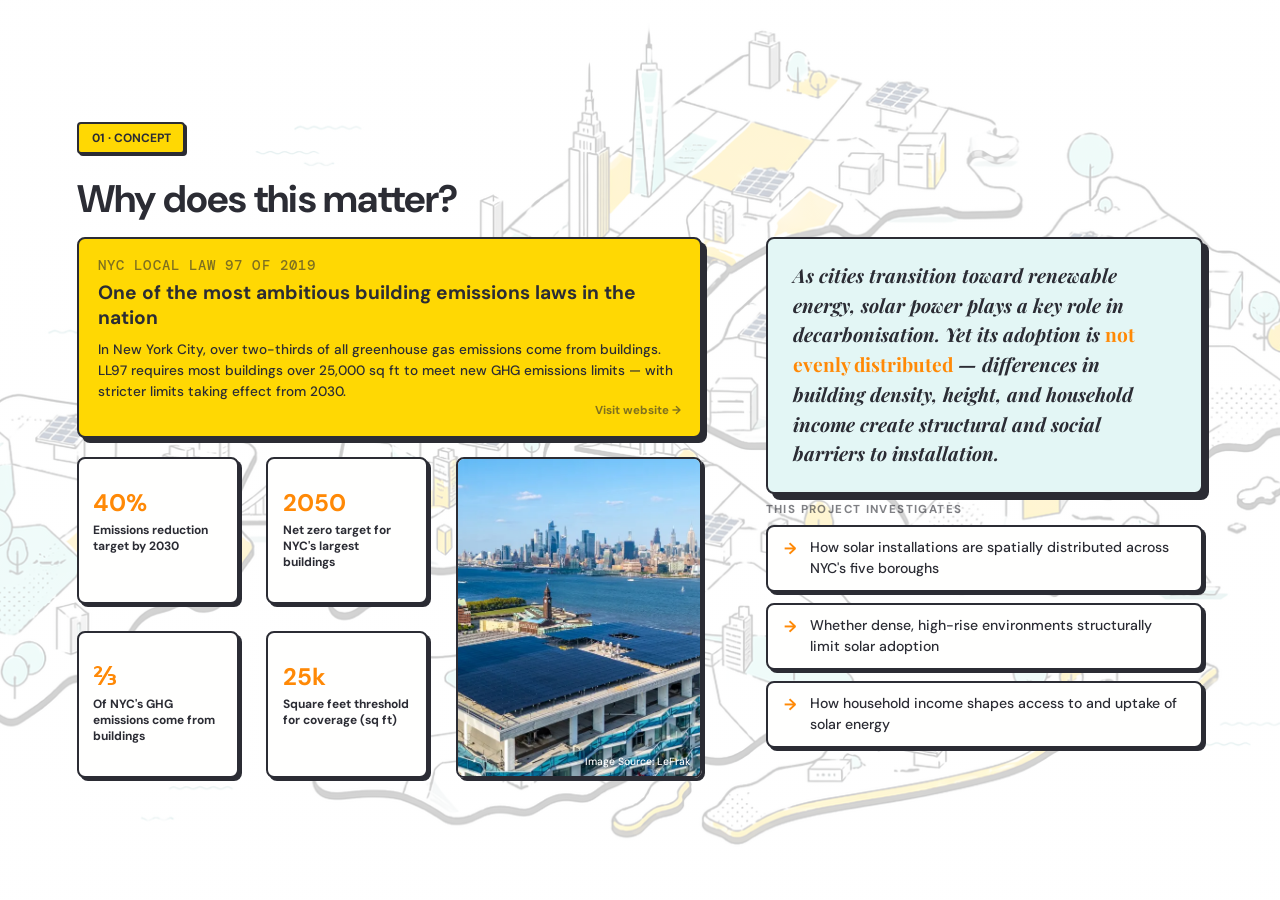
==== 1concept.html @ 9ae775ba "clean token history" ====
<!DOCTYPE html>
<html lang="en">
<head>
  <meta charset="UTF-8" />
  <meta name="viewport" content="width=device-width, initial-scale=1.0" />
  <title>Motivation</title>
  <link rel="stylesheet" href="shared.css" />
  <style>
    html, body { height: 100%; overflow: hidden; }
    body {
      display: flex;
      align-items: center;
      background: linear-gradient(rgba(255, 255, 255, 0.8), rgba(255, 255, 255, 0.8)), url('images/nyc.png') center center / cover no-repeat;
    }

    .page-inner {
      width: 100%;
      max-width: 1400px;
      margin: 0 auto;
      padding: 0 6vw;
    }

    .page-header { margin-bottom: 1rem; }
    .page-header h2 { font-size: clamp(1.8rem, 3vw, 2.8rem); margin-top: 0.5rem; margin-bottom: 0; }

    /* ── MAIN LAYOUT ── */
    .motivation-grid {
      display: grid;
      grid-template-columns: 1fr 0.7fr;
      gap: 4rem;
      align-items: stretch;
    }

    /* ── LEFT: big statement + investigation points ── */
    .left-col { display: flex; flex-direction: column; gap: 1.2rem; justify-content: space-between; }

    .statement-block {
      border: 2.5px solid var(--headline);
      border-radius: 8px;
      background: var(--cyan-light);
      padding: 1.4rem 1.6rem;
      box-shadow: 6px 6px 0px var(--headline);
    }
    .statement-block p {
      font-family: 'Playfair Display', serif;
      font-style: italic;
      font-weight: 700;
      font-size: clamp(1rem, 1.5vw, 1.25rem);
      line-height: 1.55;
    }
    .statement-block p em {
      color: var(--orange);
      font-style: normal;
    }

    .investigates-label {
      font-weight: 700;
      font-size: 0.72rem;
      letter-spacing: 0.12em;
      text-transform: uppercase;
      color: var(--headline);
      opacity: 0.6;
      margin-bottom: 0.5rem;
    }

    .inv-list { display: flex; flex-direction: column; gap: 0.7rem; }
    .inv-item {
      display: flex;
      align-items: flex-start;
      gap: 0.9rem;
      border: 2.5px solid var(--headline);
      border-radius: 8px;
      background: var(--bg);
      padding: 0.65rem 1rem;
      box-shadow: 3px 3px 0px var(--headline);
      transition: all 0.2s;
    }
    .inv-item:hover { transform: none; box-shadow: 3px 3px 0px var(--headline); cursor: default; }
    .inv-arrow {
      font-size: 1rem;
      color: var(--orange);
      font-weight: 700;
      flex-shrink: 0;
      margin-top: 1px;
    }
    .inv-item p {
      font-size: 0.88rem;
      font-weight: 500;
      line-height: 1.5;
      color: var(--headline);
    }

    /* ── RIGHT: LL97 block ── */
    .right-col { display: flex; flex-direction: column; gap: 0.5rem; }

    .ll97-header-block {
      border: 2.5px solid var(--headline);
      border-radius: 8px;
      background: var(--yellow);
      padding: 1rem 1.2rem;
      box-shadow: 5px 5px 0px var(--headline);
      cursor: pointer;
      transition: all 0.2s;
      display: block;
      text-decoration: none;
      position: relative;
    }
    .ll97-header-block:hover { transform: translate(-2px,-2px); box-shadow: 7px 7px 0px var(--headline); }
    .ll97-law-tag {
      font-family: 'DM Mono', monospace;
      font-weight: 500;
      font-size: 0.72rem;
      letter-spacing: 0.08em;
      text-transform: uppercase;
      color: var(--headline);
      opacity: 0.6;
      margin-bottom: 0.35rem;
    }
    .ll97-header-block h3 {
      font-size: clamp(1rem, 1.5vw, 1.2rem);
      font-weight: 700;
      color: var(--headline);
      line-height: 1.3;
      margin-bottom: 0.5rem;
    }
    .ll97-header-block p {
      font-size: 0.85rem;
      font-weight: 500;
      line-height: 1.55;
      color: var(--headline);
    }

    .ll97-bottom {
      display: grid;
      grid-template-columns: 1fr 0.7fr;
      gap: 1.7rem;
    }
    .ll97-stats-col {
      display: grid;
      grid-template-columns: 1fr 1fr;
      gap: 1.7rem;
    }
    .ll97-stat {
      border: 2.5px solid var(--headline);
      border-radius: 8px;
      background: var(--bg);
      padding: 2rem 0.9rem;
      box-shadow: 3px 3px 0px var(--headline);
    }
    .ll97-stat .stat-val {
      font-family: 'DM Sans', sans-serif;
      font-weight: 700;
      font-size: 1.5rem;
      color: var(--orange);
      line-height: 1;
      margin-bottom: 0.25rem;
    }
    .ll97-stat .stat-lbl {
      font-size: 0.75rem;
      font-weight: 700;
      color: var(--headline);
      line-height: 1.35;
    }

    .ll97-scope {
      border: 2.5px solid var(--headline);
      border-radius: 8px;
      box-shadow: 3px 3px 0px var(--headline);
      overflow: hidden;
      padding: 0;
    }
    .ll97-scope-label {
      font-weight: 700;
      font-size: 0.7rem;
      letter-spacing: 0.12em;
      text-transform: uppercase;
      color: var(--headline);
      opacity: 0.55;
      margin-bottom: 0.4rem;
    }
    .ll97-scope p {
      font-size: 0.83rem;
      font-weight: 500;
      line-height: 1.6;
      color: var(--headline);
    }
    .ll97-scope strong { font-weight: 700; }
  </style>
</head>
<body>
  <div class="page-inner">

    <div class="page-header">
      <div class="tag rv">01 · Concept</div>
      <h2 class="rv d1">Why does this matter?</h2>
    </div>

    <div class="motivation-grid">

      <!-- LEFT: LL97 -->
      <div class="left-col">

        <a class="ll97-header-block rv d1" href="https://www.nyc.gov/site/buildings/codes/ll97-greenhouse-gas-emissions-reductions.page" target="_blank">
          <p class="ll97-law-tag">NYC Local Law 97 of 2019</p>
          <h3>One of the most ambitious building emissions laws in the nation</h3>
          <p>In New York City, over two-thirds of all greenhouse gas emissions come from buildings. LL97 requires most buildings over 25,000 sq ft to meet new GHG emissions limits — with stricter limits taking effect from 2030.</p>
          <p style="font-size:0.72rem; font-weight:700; text-align:right; opacity:0.6;">Visit website →</p>
        </a>

        <div class="ll97-bottom rv d2">
          <div class="ll97-stats-col">
            <div class="ll97-stat">
              <div class="stat-val">40%</div>
              <div class="stat-lbl">Emissions reduction target by 2030</div>
            </div>
            <div class="ll97-stat">
              <div class="stat-val">2050</div>
              <div class="stat-lbl">Net zero target for NYC's largest buildings</div>
            </div>
            <div class="ll97-stat">
              <div class="stat-val">⅔</div>
              <div class="stat-lbl">Of NYC's GHG emissions come from buildings</div>
            </div>
            <div class="ll97-stat">
              <div class="stat-val">25k</div>
              <div class="stat-lbl">Square feet threshold for coverage (sq ft)</div>
            </div>
          </div>

          <div class="ll97-scope rv d3">
            <div style="position:relative; width:100%; height:100%;">
              <img src="images/The_Beach.webp" alt="Rooftop solar panels with NYC skyline" 
                   style="width:100%; height:100%; object-fit:cover; display:block;">
              <span style="position:absolute; bottom:8px; right:10px; 
                           font-size:0.65rem; font-weight:500; color:#ffffff;">
                Image Source: LeFrak
              </span>
            </div>
          </div>
        </div>

      </div>

      <!-- RIGHT: project background -->
      <div class="right-col">

        <div class="statement-block rv d1">
          <p>
            As cities transition toward renewable energy, solar power plays a key role in decarbonisation.
            Yet its adoption is <em>not evenly distributed</em> —
            differences in building density, height, and household income
            create structural and social barriers to installation.
          </p>
        </div>

        <div class="rv d2">
          <p class="investigates-label">This project investigates</p>
          <div class="inv-list">
            <div class="inv-item">
              <span class="inv-arrow">→</span>
              <p>How solar installations are spatially distributed across NYC's five boroughs</p>
            </div>
            <div class="inv-item">
              <span class="inv-arrow">→</span>
              <p>Whether dense, high-rise environments structurally limit solar adoption</p>
            </div>
            <div class="inv-item">
              <span class="inv-arrow">→</span>
              <p>How household income shapes access to and uptake of solar energy</p>
            </div>
          </div>
        </div>

      </div>
    </div>

  </div>

  <script>
    window.addEventListener('load', () => setTimeout(() => {
      document.querySelectorAll('.rv').forEach(e => e.classList.add('on'));
    }, 80));
    window.addEventListener('focus', () => {
      document.querySelectorAll('.rv').forEach(e => e.classList.add('on'));
    });
  </script>
</body>
</html>
---- shared.css ----
/* ── shared.css ── used by every page file ── */
@import url('https://fonts.googleapis.com/css2?family=Playfair+Display:ital,wght@0,700;0,900;1,700&family=DM+Sans:wght@400;500;700&family=DM+Mono:wght@400;500&display=swap');

:root {
  --bg:         #fffffe;
  --cyan-light: #e3f6f5;
  --cyan-dark:  #bae8e8;
  --yellow:     #ffd803;
  --orange:     #ff8906;
  --headline:   #2b2c34;
  --para:       #2b2c34;
  --border-w:   2.5px;
}

*, *::before, *::after { box-sizing: border-box; margin: 0; padding: 0; }
html, body { width: 100%; height: 100%; }
body {
  font-family: 'DM Sans', sans-serif;
  background: var(--bg);
  color: var(--para);
  -webkit-font-smoothing: antialiased;
}

/* ── shared tag chip ── */
.tag {
  font-family: 'DM Sans', sans-serif;
  font-weight: 700;
  font-size: 0.75rem;
  text-transform: uppercase;
  color: var(--headline);
  background: var(--yellow);
  border: 2px solid var(--headline);
  border-radius: 4px;
  display: inline-block;
  padding: 0.4rem 0.8rem;
  margin-bottom: 1rem;
  box-shadow: 2px 2px 0px var(--headline);
}

h2 {
  font-family: 'DM Sans', sans-serif;
  color: var(--headline);
  font-size: clamp(2rem, 3.5vw, 3.2rem);
  font-weight: 700;
  line-height: 1.1;
  margin-bottom: 0.5rem;
  letter-spacing: -0.02em;
}

.lead {
  font-size: clamp(1rem, 1.15vw, 1.1rem);
  line-height: 1.7;
  color: var(--para);
  max-width: 600px;
  font-weight: 500;
}

/* placeholder box */
.ph {
  background: var(--cyan-dark);
  border: var(--border-w) solid var(--headline);
  border-radius: 12px;
  box-shadow: 6px 6px 0px var(--headline);
  display: flex;
  align-items: center;
  justify-content: center;
  text-align: center;
  font-family: 'DM Mono', monospace;
  font-weight: 500;
  font-size: 0.85rem;
  color: var(--headline);
  line-height: 2;
}

/* stat card */
.stat-item {
  background: var(--bg);
  border: 2px solid var(--headline);
  border-radius: 8px;
  padding: 1rem 1.5rem;
  box-shadow: 4px 4px 0px var(--headline);
}
.stat-val {
  font-family: 'DM Sans', sans-serif;
  font-weight: 700;
  font-size: 2.2rem;
  color: var(--orange);
  line-height: 1;
}
.stat-lbl { font-size: 0.85rem; font-weight: 700; color: var(--headline); margin-top: 0.4rem; }

/* reveal animation */
.rv { opacity: 0; transform: translateY(20px); transition: opacity 0.5s ease-out, transform 0.5s ease-out; }
.rv.d1 { transition-delay: 0.1s; }
.rv.d2 { transition-delay: 0.2s; }
.rv.d3 { transition-delay: 0.3s; }
.rv.d4 { transition-delay: 0.4s; }
.rv.on { opacity: 1; transform: none; }
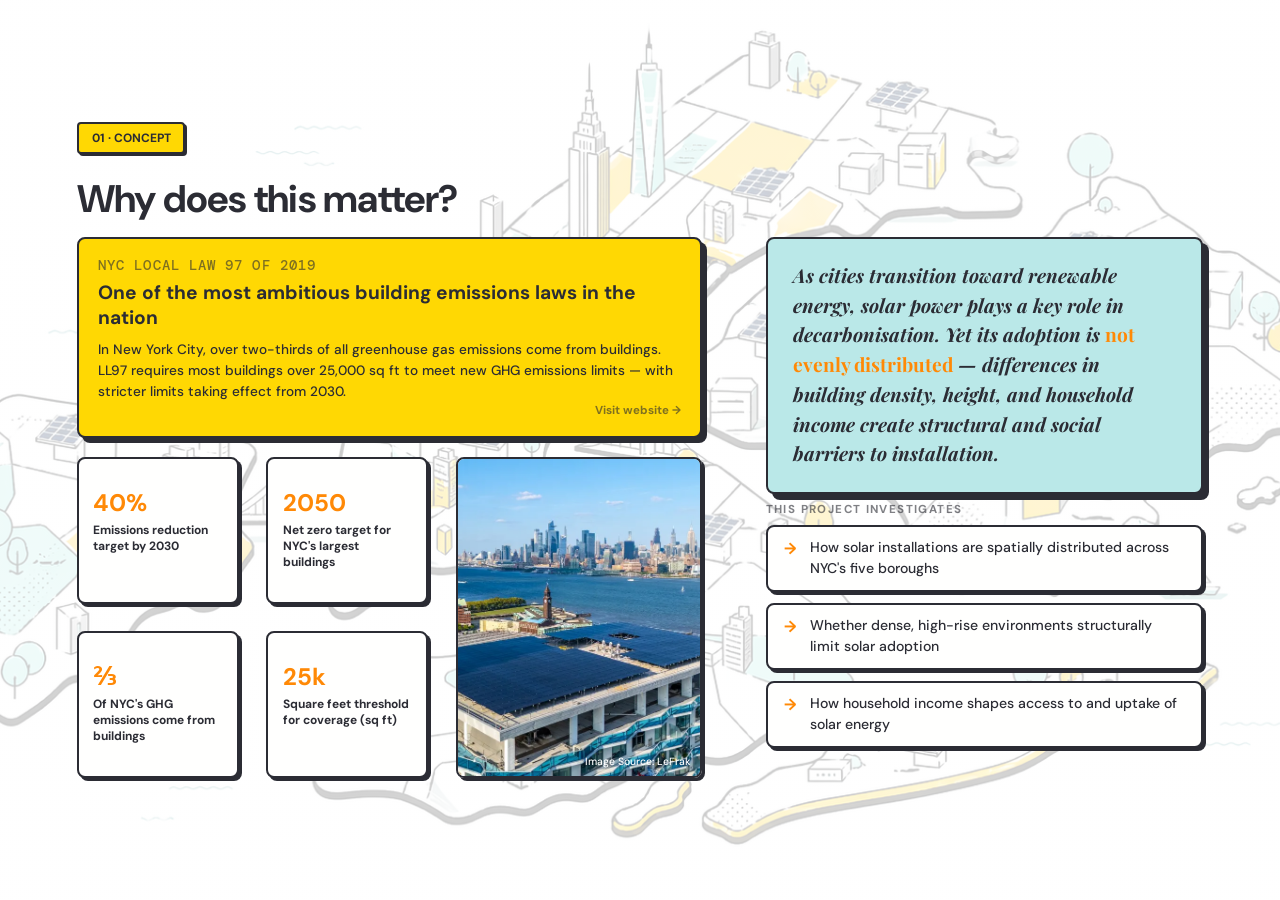
==== commit b7625f87: "update context" ====
--- a/1concept.html
+++ b/1concept.html
@@ -37,7 +37,7 @@
     .statement-block {
       border: 2.5px solid var(--headline);
       border-radius: 8px;
-      background: var(--cyan-light);
+      background: var(--cyan-dark);
       padding: 1.4rem 1.6rem;
       box-shadow: 6px 6px 0px var(--headline);
     }
